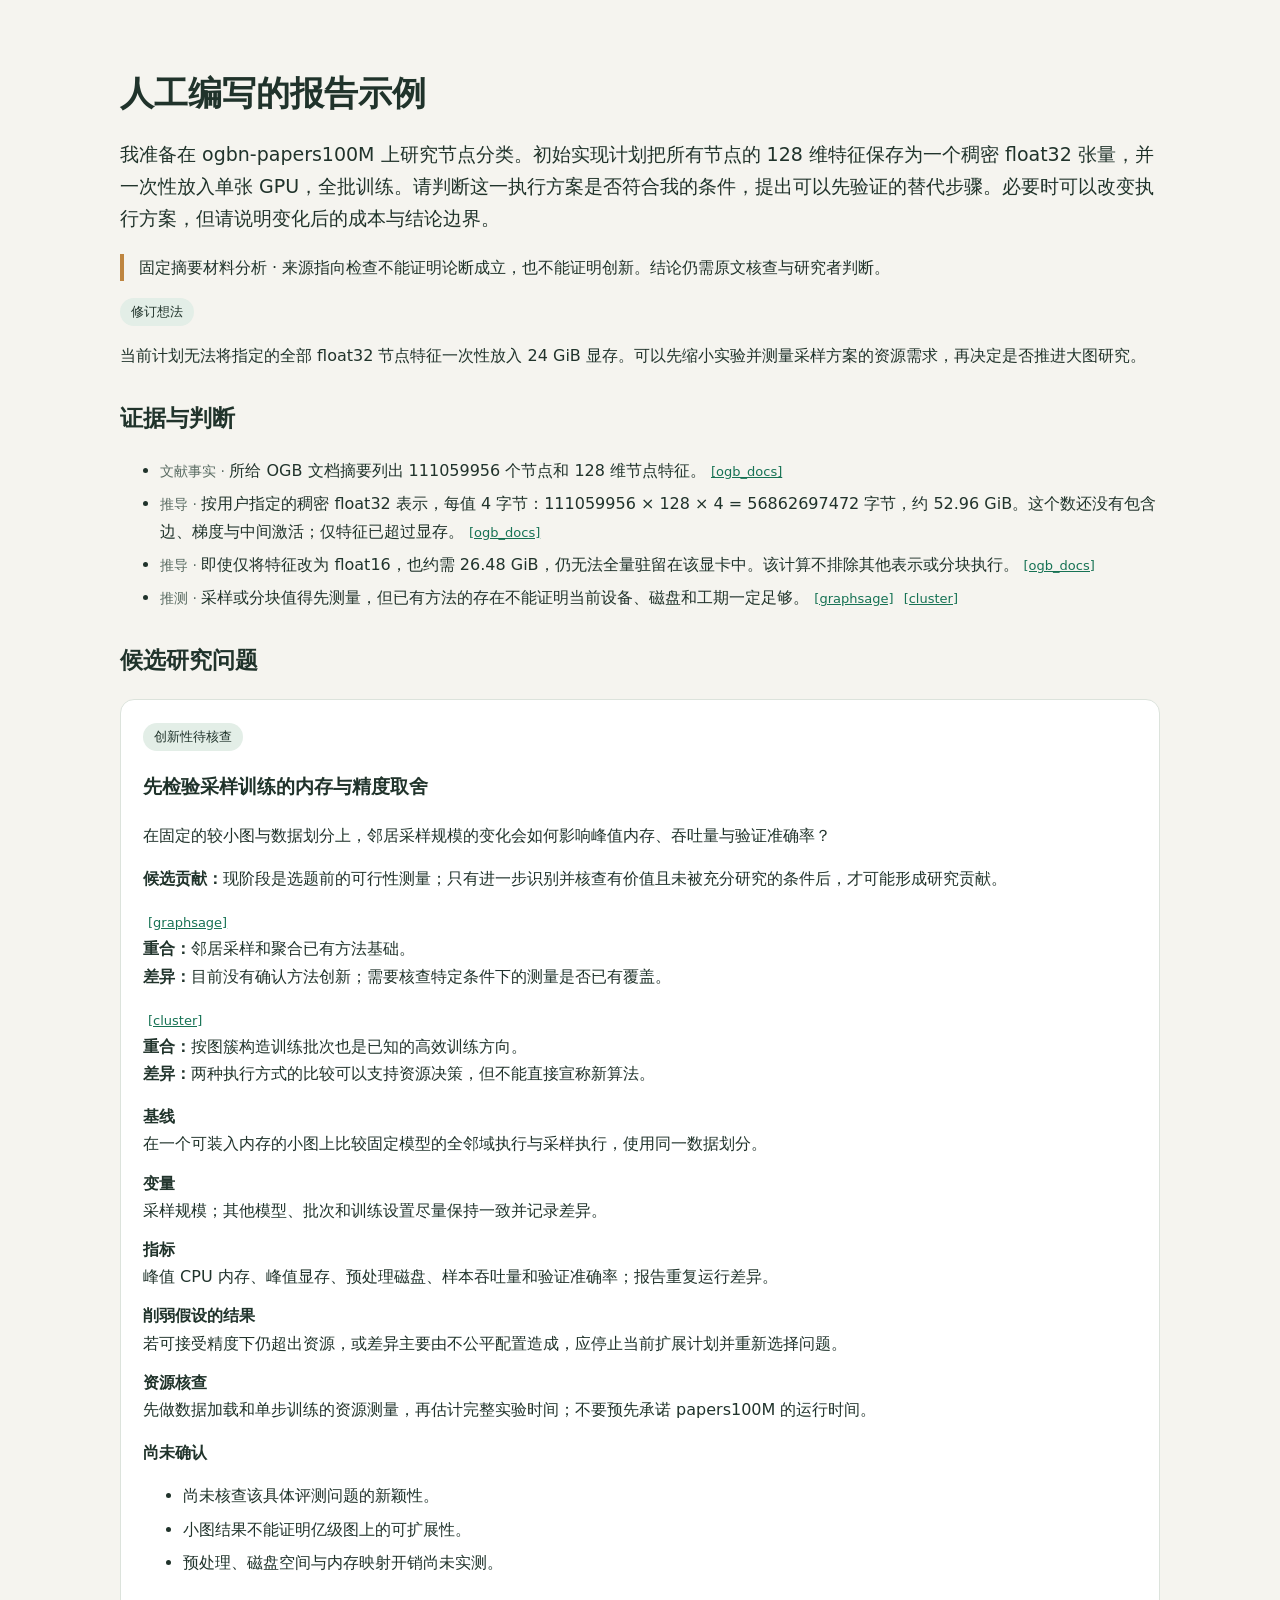
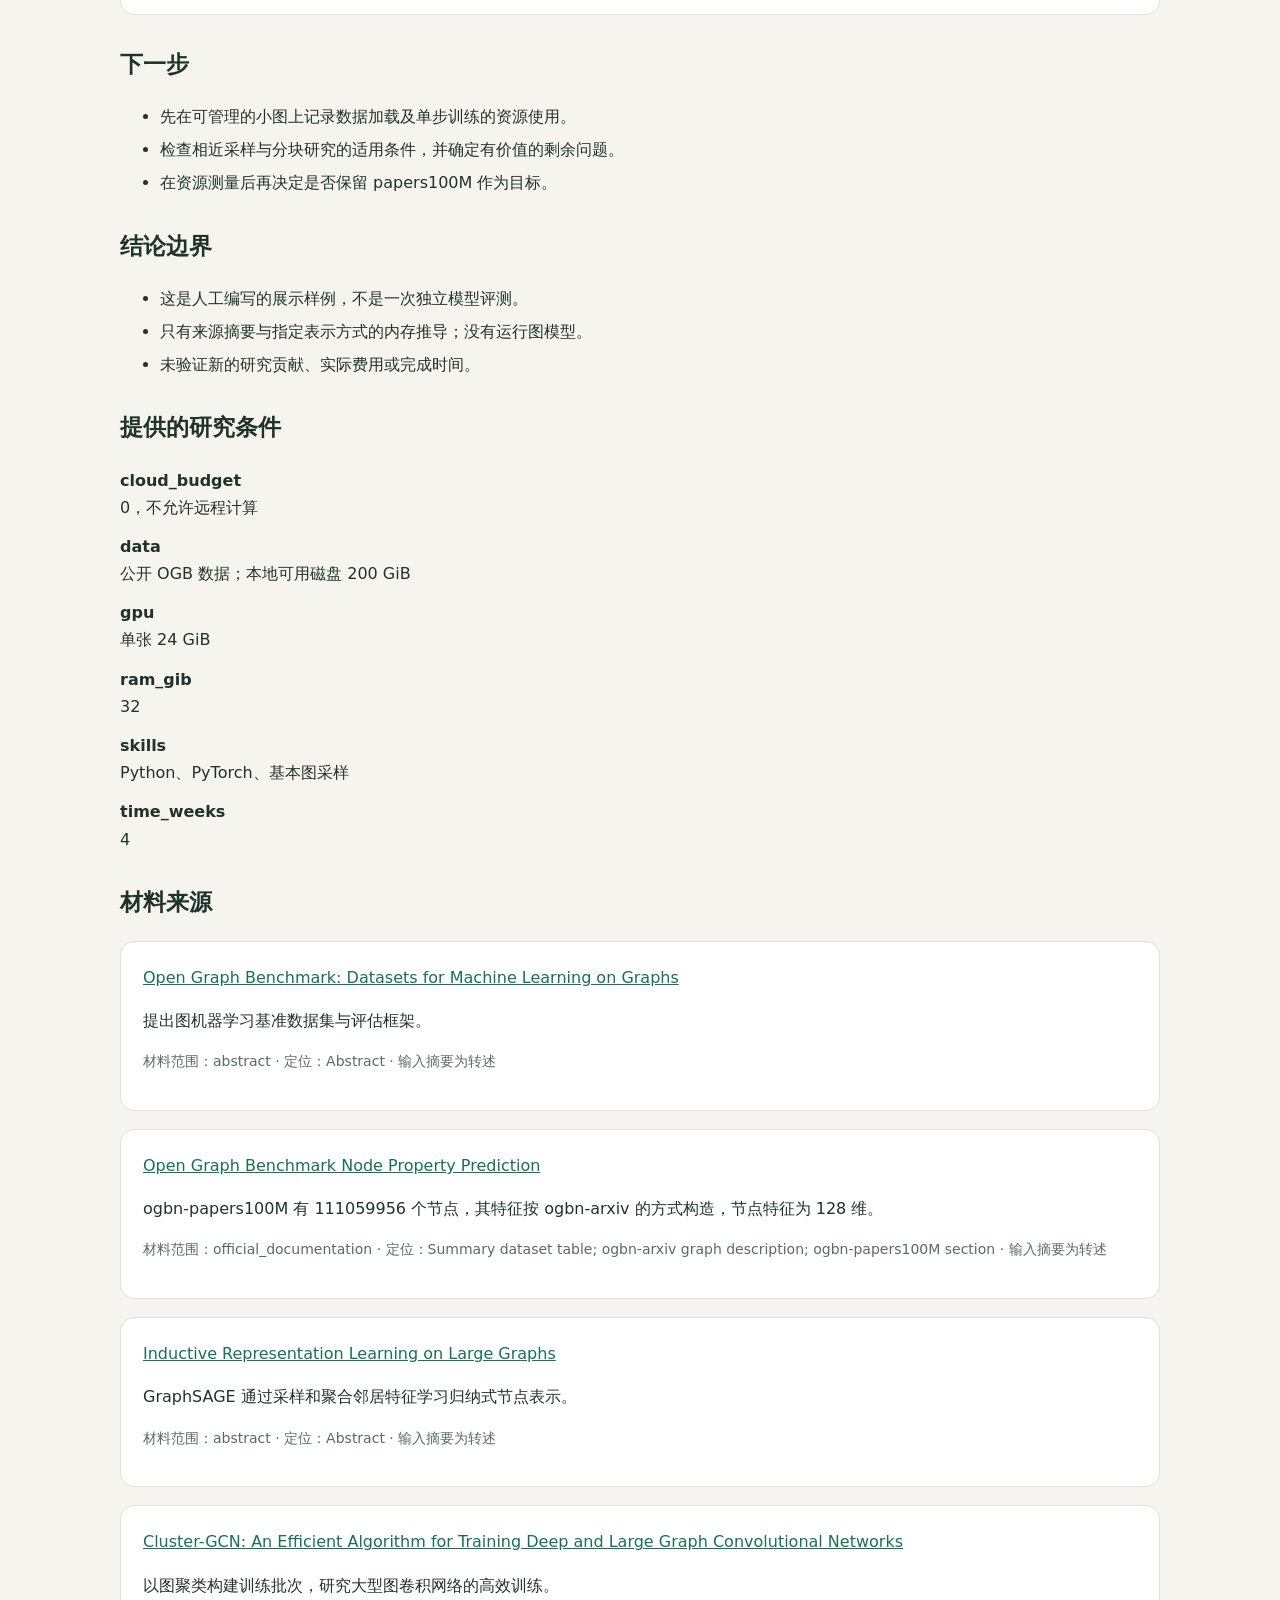
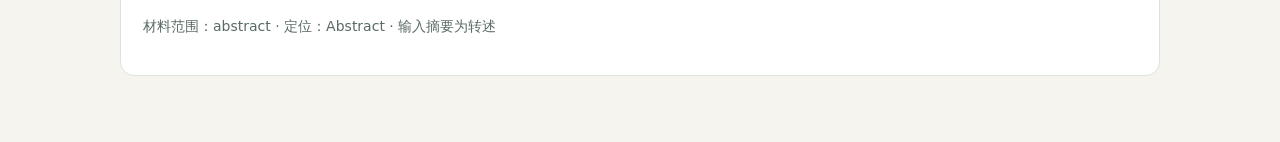
==== examples/demo.html @ 3cc42810 "Publish Research Workbench 0.1.0 alpha Add the local research workspace, PDF evidence tracing, offli" ====
<!doctype html><html lang='zh-CN'><meta charset='utf-8'><meta name='viewport' content='width=device-width,initial-scale=1'><meta http-equiv='Content-Security-Policy' content="default-src 'none'; style-src 'unsafe-inline'; base-uri 'none'"><title>人工编写的报告示例</title><style>
body{margin:0;background:#f5f4ef;color:#20332b;font:16px/1.7 system-ui,sans-serif}
main{max-width:1040px;margin:auto;padding:48px 24px}h1{font-size:34px;line-height:1.3}
h2{font-size:23px;margin-top:30px}h3{font-size:19px}a{color:#167254;overflow-wrap:anywhere}
.card{background:white;border:1px solid #dce3dc;border-radius:14px;padding:22px;margin:18px 0}
.badge{display:inline-block;background:#e3eee7;padding:3px 11px;border-radius:20px;font-size:13px}
.muted{color:#596b62;font-size:14px}.notice{border-left:4px solid #be8540;padding-left:15px}
dt{font-weight:650;margin-top:12px}dd{margin-left:0;white-space:pre-wrap}li{margin:6px 0}
.question{font-size:19px}.ref{font-size:13px;margin-left:5px}pre{white-space:pre-wrap;overflow-wrap:anywhere}
@media print{body{background:white}main{padding:0}.card{break-inside:avoid}a{color:inherit}}
</style><main><h1>人工编写的报告示例</h1><p class='question'>我准备在 ogbn-papers100M 上研究节点分类。初始实现计划把所有节点的 128 维特征保存为一个稠密 float32 张量，并一次性放入单张 GPU，全批训练。请判断这一执行方案是否符合我的条件，提出可以先验证的替代步骤。必要时可以改变执行方案，但请说明变化后的成本与结论边界。</p><p class='notice'>固定摘要材料分析 · 来源指向检查不能证明论断成立，也不能证明创新。结论仍需原文核查与研究者判断。</p><span class='badge'>修订想法</span><p>当前计划无法将指定的全部 float32 节点特征一次性放入 24 GiB 显存。可以先缩小实验并测量采样方案的资源需求，再决定是否推进大图研究。</p><h2>证据与判断</h2><ul><li><span class='muted'>文献事实 · </span>所给 OGB 文档摘要列出 111059956 个节点和 128 维节点特征。<a class='ref' href='#source-226182-2'>[ogb_docs]</a></li><li><span class='muted'>推导 · </span>按用户指定的稠密 float32 表示，每值 4 字节：111059956 × 128 × 4 = 56862697472 字节，约 52.96 GiB。这个数还没有包含边、梯度与中间激活；仅特征已超过显存。<a class='ref' href='#source-226182-2'>[ogb_docs]</a></li><li><span class='muted'>推导 · </span>即使仅将特征改为 float16，也约需 26.48 GiB，仍无法全量驻留在该显卡中。该计算不排除其他表示或分块执行。<a class='ref' href='#source-226182-2'>[ogb_docs]</a></li><li><span class='muted'>推测 · </span>采样或分块值得先测量，但已有方法的存在不能证明当前设备、磁盘和工期一定足够。<a class='ref' href='#source-226182-3'>[graphsage]</a> <a class='ref' href='#source-226182-4'>[cluster]</a></li></ul><h2>候选研究问题</h2><article class='card'><span class='badge'>创新性待核查</span><h3>先检验采样训练的内存与精度取舍</h3><p>在固定的较小图与数据划分上，邻居采样规模的变化会如何影响峰值内存、吞吐量与验证准确率？</p><p><strong>候选贡献：</strong>现阶段是选题前的可行性测量；只有进一步识别并核查有价值且未被充分研究的条件后，才可能形成研究贡献。</p><p><a class='ref' href='#source-226182-3'>[graphsage]</a><br><strong>重合：</strong>邻居采样和聚合已有方法基础。<br><strong>差异：</strong>目前没有确认方法创新；需要核查特定条件下的测量是否已有覆盖。</p><p><a class='ref' href='#source-226182-4'>[cluster]</a><br><strong>重合：</strong>按图簇构造训练批次也是已知的高效训练方向。<br><strong>差异：</strong>两种执行方式的比较可以支持资源决策，但不能直接宣称新算法。</p><dl><dt>基线</dt><dd>在一个可装入内存的小图上比较固定模型的全邻域执行与采样执行，使用同一数据划分。</dd><dt>变量</dt><dd>采样规模；其他模型、批次和训练设置尽量保持一致并记录差异。</dd><dt>指标</dt><dd>峰值 CPU 内存、峰值显存、预处理磁盘、样本吞吐量和验证准确率；报告重复运行差异。</dd><dt>削弱假设的结果</dt><dd>若可接受精度下仍超出资源，或差异主要由不公平配置造成，应停止当前扩展计划并重新选择问题。</dd><dt>资源核查</dt><dd>先做数据加载和单步训练的资源测量，再估计完整实验时间；不要预先承诺 papers100M 的运行时间。</dd></dl><strong>尚未确认</strong><ul><li>尚未核查该具体评测问题的新颖性。</li><li>小图结果不能证明亿级图上的可扩展性。</li><li>预处理、磁盘空间与内存映射开销尚未实测。</li></ul></article><h2>下一步</h2><ul><li>先在可管理的小图上记录数据加载及单步训练的资源使用。</li><li>检查相近采样与分块研究的适用条件，并确定有价值的剩余问题。</li><li>在资源测量后再决定是否保留 papers100M 作为目标。</li></ul><h2>结论边界</h2><ul><li>这是人工编写的展示样例，不是一次独立模型评测。</li><li>只有来源摘要与指定表示方式的内存推导；没有运行图模型。</li><li>未验证新的研究贡献、实际费用或完成时间。</li></ul><h2>提供的研究条件</h2><dl><dt>cloud_budget</dt><dd>0，不允许远程计算</dd><dt>data</dt><dd>公开 OGB 数据；本地可用磁盘 200 GiB</dd><dt>gpu</dt><dd>单张 24 GiB</dd><dt>ram_gib</dt><dd>32</dd><dt>skills</dt><dd>Python、PyTorch、基本图采样</dd><dt>time_weeks</dt><dd>4</dd></dl><h2>材料来源</h2><div class='card' id='source-226182-1'><a rel='noreferrer noopener' href='https://arxiv.org/abs/2005.00687'>Open Graph Benchmark: Datasets for Machine Learning on Graphs</a><p>提出图机器学习基准数据集与评估框架。</p><p class='muted'>材料范围：abstract · 定位：Abstract · 输入摘要为转述</p></div><div class='card' id='source-226182-2'><a rel='noreferrer noopener' href='https://ogb.stanford.edu/docs/nodeprop/'>Open Graph Benchmark Node Property Prediction</a><p>ogbn-papers100M 有 111059956 个节点，其特征按 ogbn-arxiv 的方式构造，节点特征为 128 维。</p><p class='muted'>材料范围：official_documentation · 定位：Summary dataset table; ogbn-arxiv graph description; ogbn-papers100M section · 输入摘要为转述</p></div><div class='card' id='source-226182-3'><a rel='noreferrer noopener' href='https://arxiv.org/abs/1706.02216'>Inductive Representation Learning on Large Graphs</a><p>GraphSAGE 通过采样和聚合邻居特征学习归纳式节点表示。</p><p class='muted'>材料范围：abstract · 定位：Abstract · 输入摘要为转述</p></div><div class='card' id='source-226182-4'><a rel='noreferrer noopener' href='https://arxiv.org/abs/1905.07953'>Cluster-GCN: An Efficient Algorithm for Training Deep and Large Graph Convolutional Networks</a><p>以图聚类构建训练批次，研究大型图卷积网络的高效训练。</p><p class='muted'>材料范围：abstract · 定位：Abstract · 输入摘要为转述</p></div></main></html>
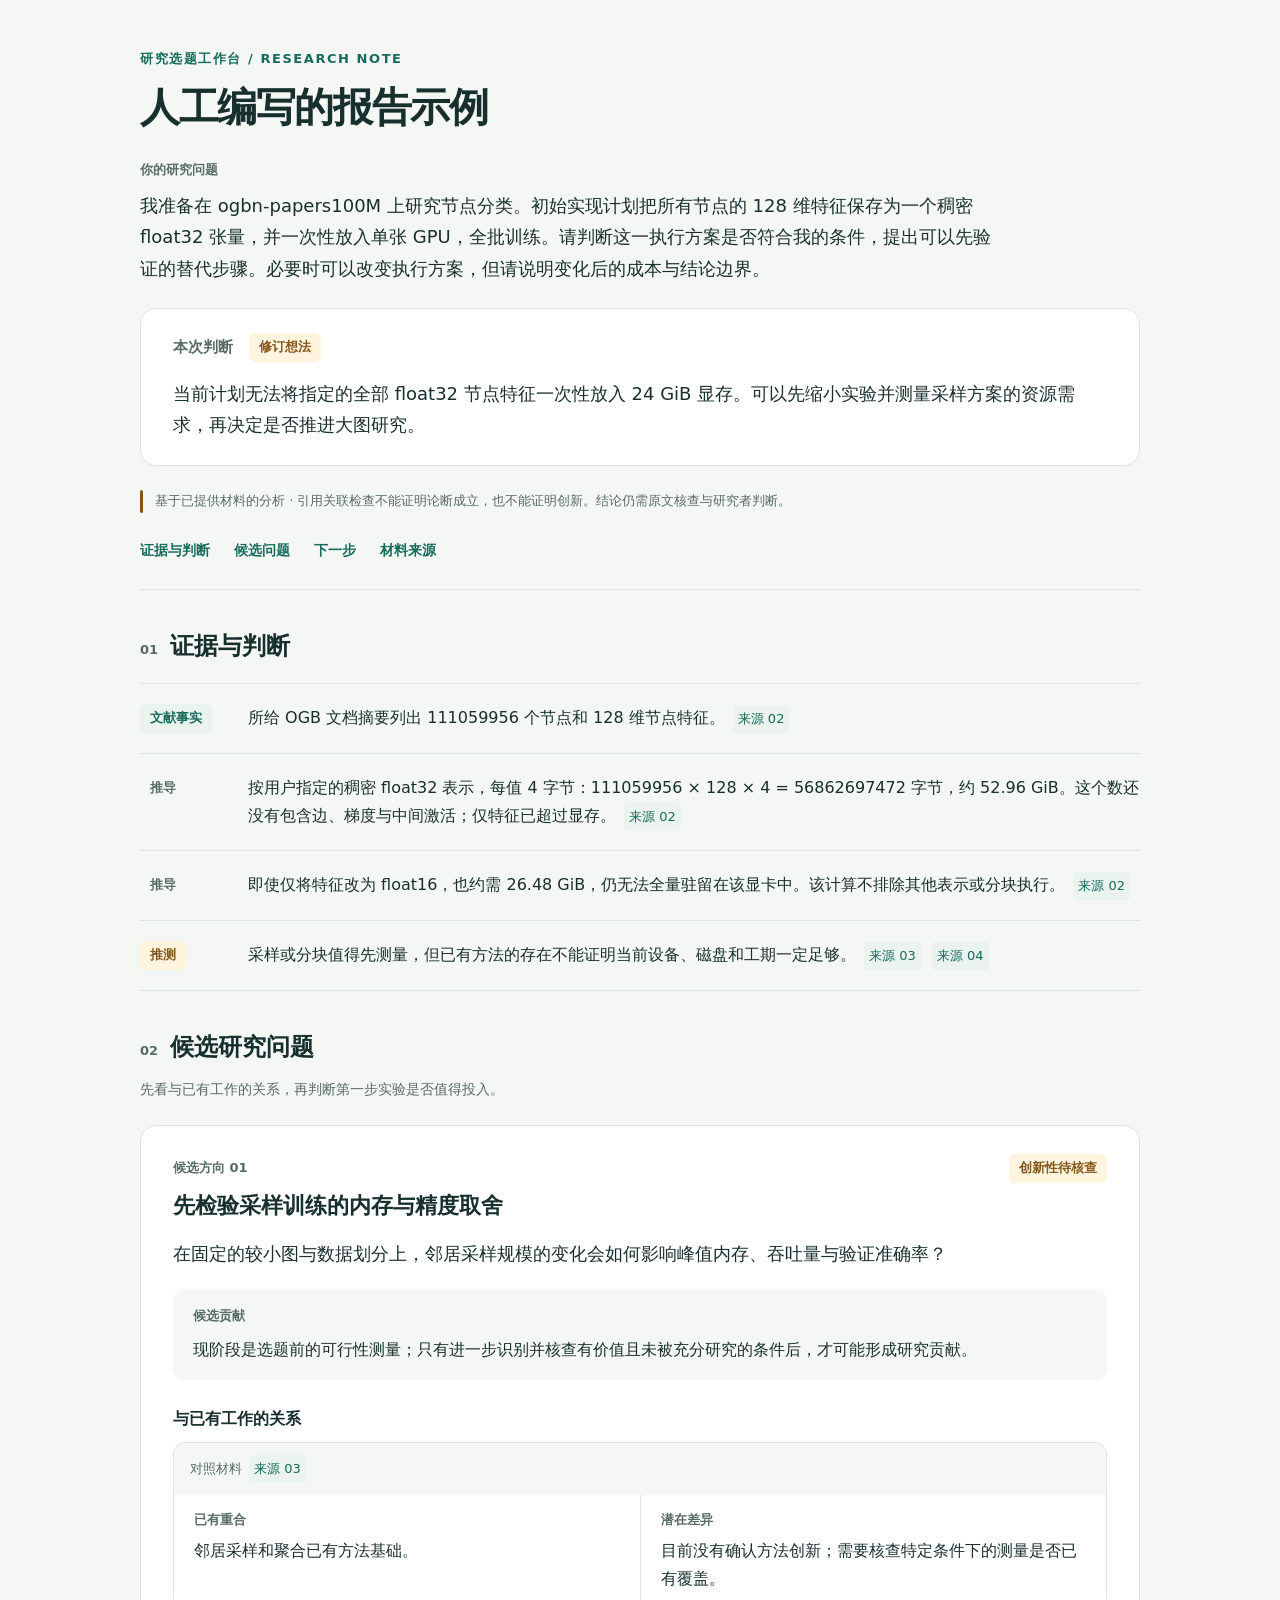
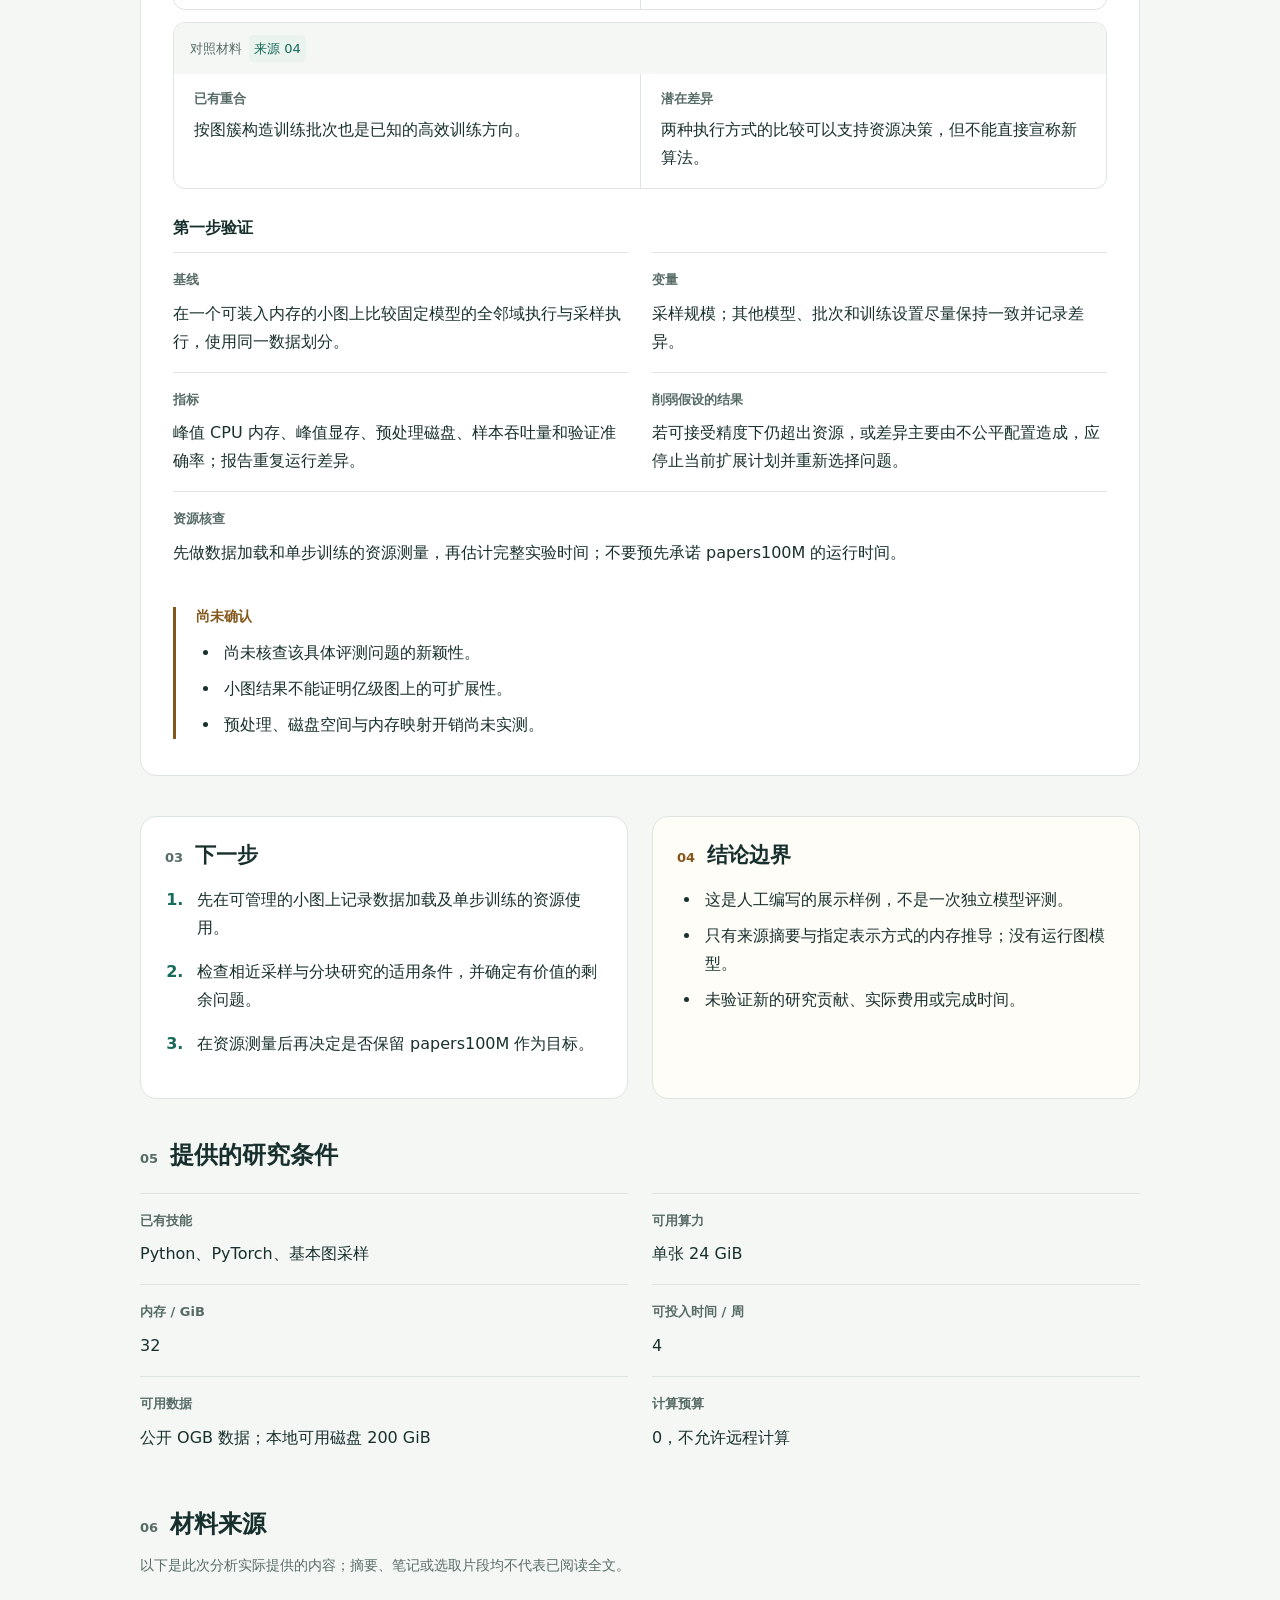
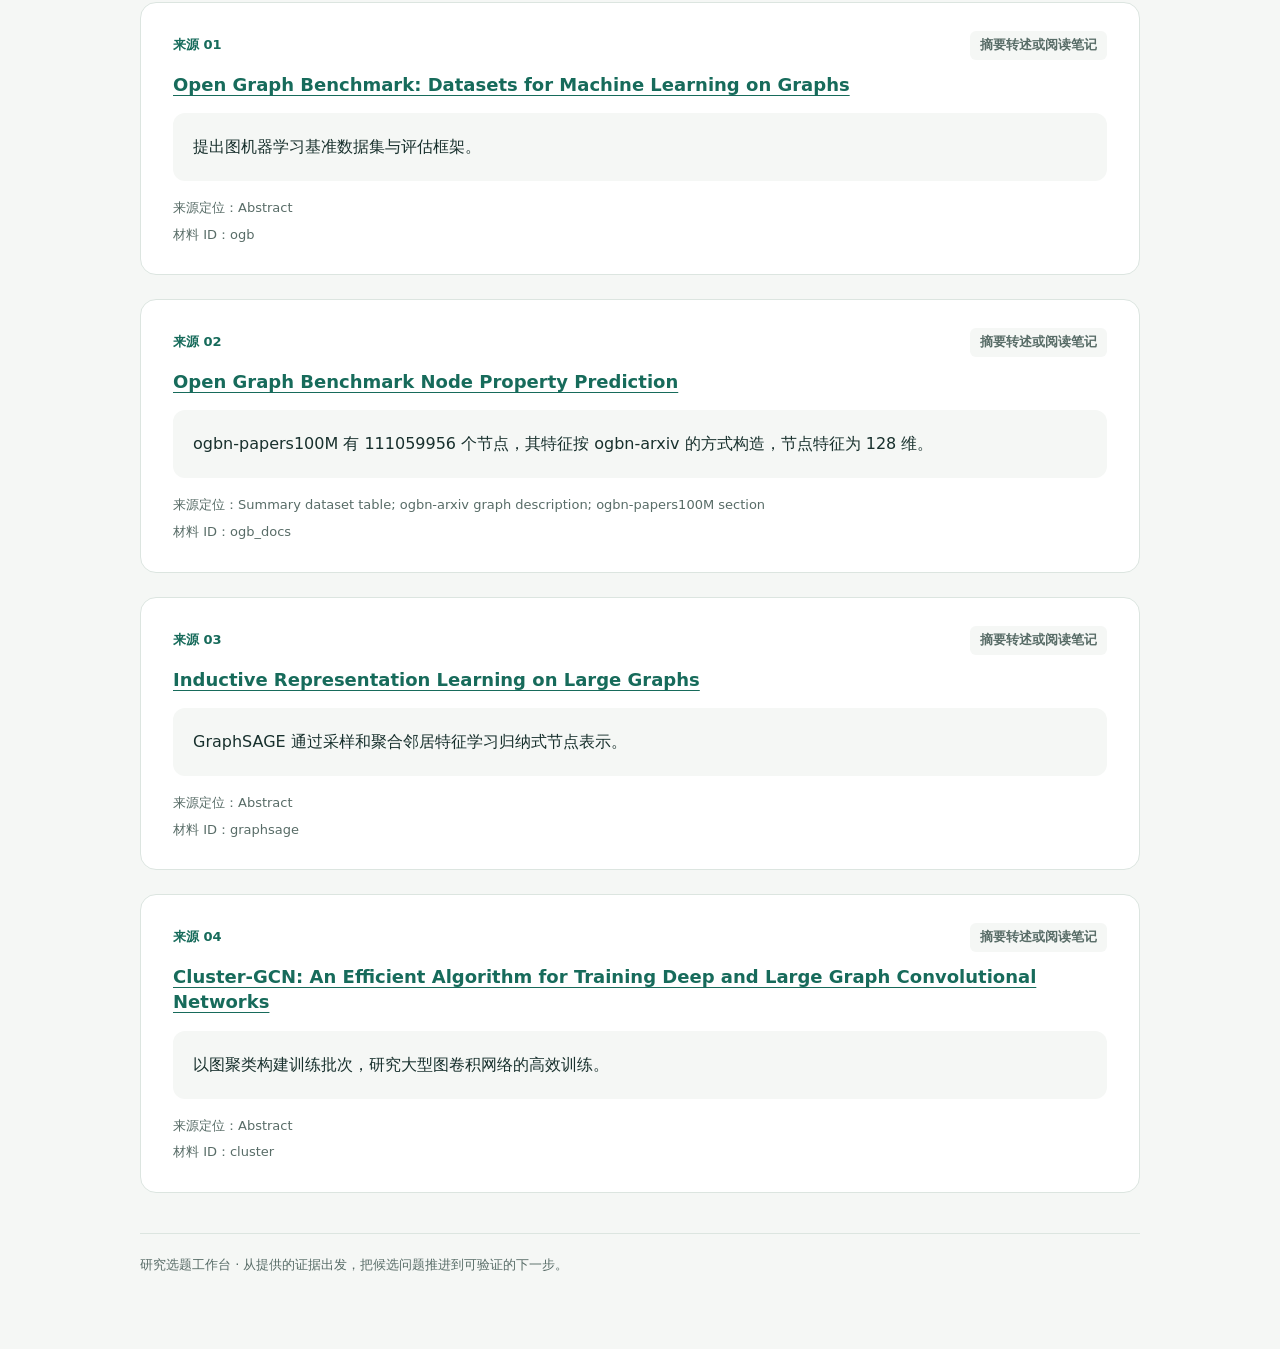
==== commit 512ca45e: "Refine research workspace and evidence-linked report design" ====
--- a/examples/demo.html
+++ b/examples/demo.html
@@ -1,11 +1,63 @@
-<!doctype html><html lang='zh-CN'><meta charset='utf-8'><meta name='viewport' content='width=device-width,initial-scale=1'><meta http-equiv='Content-Security-Policy' content="default-src 'none'; style-src 'unsafe-inline'; base-uri 'none'"><title>人工编写的报告示例</title><style>
-body{margin:0;background:#f5f4ef;color:#20332b;font:16px/1.7 system-ui,sans-serif}
-main{max-width:1040px;margin:auto;padding:48px 24px}h1{font-size:34px;line-height:1.3}
-h2{font-size:23px;margin-top:30px}h3{font-size:19px}a{color:#167254;overflow-wrap:anywhere}
-.card{background:white;border:1px solid #dce3dc;border-radius:14px;padding:22px;margin:18px 0}
-.badge{display:inline-block;background:#e3eee7;padding:3px 11px;border-radius:20px;font-size:13px}
-.muted{color:#596b62;font-size:14px}.notice{border-left:4px solid #be8540;padding-left:15px}
-dt{font-weight:650;margin-top:12px}dd{margin-left:0;white-space:pre-wrap}li{margin:6px 0}
-.question{font-size:19px}.ref{font-size:13px;margin-left:5px}pre{white-space:pre-wrap;overflow-wrap:anywhere}
-@media print{body{background:white}main{padding:0}.card{break-inside:avoid}a{color:inherit}}
-</style><main><h1>人工编写的报告示例</h1><p class='question'>我准备在 ogbn-papers100M 上研究节点分类。初始实现计划把所有节点的 128 维特征保存为一个稠密 float32 张量，并一次性放入单张 GPU，全批训练。请判断这一执行方案是否符合我的条件，提出可以先验证的替代步骤。必要时可以改变执行方案，但请说明变化后的成本与结论边界。</p><p class='notice'>固定摘要材料分析 · 来源指向检查不能证明论断成立，也不能证明创新。结论仍需原文核查与研究者判断。</p><span class='badge'>修订想法</span><p>当前计划无法将指定的全部 float32 节点特征一次性放入 24 GiB 显存。可以先缩小实验并测量采样方案的资源需求，再决定是否推进大图研究。</p><h2>证据与判断</h2><ul><li><span class='muted'>文献事实 · </span>所给 OGB 文档摘要列出 111059956 个节点和 128 维节点特征。<a class='ref' href='#source-226182-2'>[ogb_docs]</a></li><li><span class='muted'>推导 · </span>按用户指定的稠密 float32 表示，每值 4 字节：111059956 × 128 × 4 = 56862697472 字节，约 52.96 GiB。这个数还没有包含边、梯度与中间激活；仅特征已超过显存。<a class='ref' href='#source-226182-2'>[ogb_docs]</a></li><li><span class='muted'>推导 · </span>即使仅将特征改为 float16，也约需 26.48 GiB，仍无法全量驻留在该显卡中。该计算不排除其他表示或分块执行。<a class='ref' href='#source-226182-2'>[ogb_docs]</a></li><li><span class='muted'>推测 · </span>采样或分块值得先测量，但已有方法的存在不能证明当前设备、磁盘和工期一定足够。<a class='ref' href='#source-226182-3'>[graphsage]</a> <a class='ref' href='#source-226182-4'>[cluster]</a></li></ul><h2>候选研究问题</h2><article class='card'><span class='badge'>创新性待核查</span><h3>先检验采样训练的内存与精度取舍</h3><p>在固定的较小图与数据划分上，邻居采样规模的变化会如何影响峰值内存、吞吐量与验证准确率？</p><p><strong>候选贡献：</strong>现阶段是选题前的可行性测量；只有进一步识别并核查有价值且未被充分研究的条件后，才可能形成研究贡献。</p><p><a class='ref' href='#source-226182-3'>[graphsage]</a><br><strong>重合：</strong>邻居采样和聚合已有方法基础。<br><strong>差异：</strong>目前没有确认方法创新；需要核查特定条件下的测量是否已有覆盖。</p><p><a class='ref' href='#source-226182-4'>[cluster]</a><br><strong>重合：</strong>按图簇构造训练批次也是已知的高效训练方向。<br><strong>差异：</strong>两种执行方式的比较可以支持资源决策，但不能直接宣称新算法。</p><dl><dt>基线</dt><dd>在一个可装入内存的小图上比较固定模型的全邻域执行与采样执行，使用同一数据划分。</dd><dt>变量</dt><dd>采样规模；其他模型、批次和训练设置尽量保持一致并记录差异。</dd><dt>指标</dt><dd>峰值 CPU 内存、峰值显存、预处理磁盘、样本吞吐量和验证准确率；报告重复运行差异。</dd><dt>削弱假设的结果</dt><dd>若可接受精度下仍超出资源，或差异主要由不公平配置造成，应停止当前扩展计划并重新选择问题。</dd><dt>资源核查</dt><dd>先做数据加载和单步训练的资源测量，再估计完整实验时间；不要预先承诺 papers100M 的运行时间。</dd></dl><strong>尚未确认</strong><ul><li>尚未核查该具体评测问题的新颖性。</li><li>小图结果不能证明亿级图上的可扩展性。</li><li>预处理、磁盘空间与内存映射开销尚未实测。</li></ul></article><h2>下一步</h2><ul><li>先在可管理的小图上记录数据加载及单步训练的资源使用。</li><li>检查相近采样与分块研究的适用条件，并确定有价值的剩余问题。</li><li>在资源测量后再决定是否保留 papers100M 作为目标。</li></ul><h2>结论边界</h2><ul><li>这是人工编写的展示样例，不是一次独立模型评测。</li><li>只有来源摘要与指定表示方式的内存推导；没有运行图模型。</li><li>未验证新的研究贡献、实际费用或完成时间。</li></ul><h2>提供的研究条件</h2><dl><dt>cloud_budget</dt><dd>0，不允许远程计算</dd><dt>data</dt><dd>公开 OGB 数据；本地可用磁盘 200 GiB</dd><dt>gpu</dt><dd>单张 24 GiB</dd><dt>ram_gib</dt><dd>32</dd><dt>skills</dt><dd>Python、PyTorch、基本图采样</dd><dt>time_weeks</dt><dd>4</dd></dl><h2>材料来源</h2><div class='card' id='source-226182-1'><a rel='noreferrer noopener' href='https://arxiv.org/abs/2005.00687'>Open Graph Benchmark: Datasets for Machine Learning on Graphs</a><p>提出图机器学习基准数据集与评估框架。</p><p class='muted'>材料范围：abstract · 定位：Abstract · 输入摘要为转述</p></div><div class='card' id='source-226182-2'><a rel='noreferrer noopener' href='https://ogb.stanford.edu/docs/nodeprop/'>Open Graph Benchmark Node Property Prediction</a><p>ogbn-papers100M 有 111059956 个节点，其特征按 ogbn-arxiv 的方式构造，节点特征为 128 维。</p><p class='muted'>材料范围：official_documentation · 定位：Summary dataset table; ogbn-arxiv graph description; ogbn-papers100M section · 输入摘要为转述</p></div><div class='card' id='source-226182-3'><a rel='noreferrer noopener' href='https://arxiv.org/abs/1706.02216'>Inductive Representation Learning on Large Graphs</a><p>GraphSAGE 通过采样和聚合邻居特征学习归纳式节点表示。</p><p class='muted'>材料范围：abstract · 定位：Abstract · 输入摘要为转述</p></div><div class='card' id='source-226182-4'><a rel='noreferrer noopener' href='https://arxiv.org/abs/1905.07953'>Cluster-GCN: An Efficient Algorithm for Training Deep and Large Graph Convolutional Networks</a><p>以图聚类构建训练批次，研究大型图卷积网络的高效训练。</p><p class='muted'>材料范围：abstract · 定位：Abstract · 输入摘要为转述</p></div></main></html>+<!doctype html><html lang='zh-CN'><head><meta charset='utf-8'><meta name='viewport' content='width=device-width,initial-scale=1'><meta http-equiv='Content-Security-Policy' content="default-src 'none'; style-src 'unsafe-inline'; base-uri 'none'"><title>人工编写的报告示例</title><style>
+:root{--ink:#18302d;--muted:#586c67;--brand:#176b5b;--line:#dce5e0;--paper:#fff;
+--bg:#f5f7f5;--tint:#eaf3ee;--amber:#85571b;--amber-tint:#fff5df}
+*{box-sizing:border-box}html{scroll-padding-top:24px}
+body{margin:0;background:var(--bg);color:var(--ink);font:16px/1.75 "Segoe UI","Microsoft YaHei","PingFang SC",system-ui,sans-serif}
+main{max-width:1080px;margin:auto;padding:48px 40px 72px}p{margin:0 0 16px}
+h1,h2,h3,h4{line-height:1.4;overflow-wrap:anywhere}h1{font-size:clamp(28px,4vw,40px);font-weight:650;letter-spacing:-.035em;margin:8px 0 24px}
+h2{font-size:24px;font-weight:650;margin:0}h3{font-size:22px;font-weight:650;margin:8px 0 16px}h4{font-size:16px;margin:0 0 12px}
+a{color:var(--brand);text-underline-offset:4px;overflow-wrap:anywhere}a:hover{text-decoration-thickness:2px}
+a:focus-visible{outline:3px solid var(--brand);outline-offset:4px;border-radius:4px}
+.eyebrow{color:var(--brand);font-size:13px;font-weight:650;letter-spacing:.12em;margin:0}
+.report-header{margin-bottom:24px}.question-label{display:block;color:var(--muted);font-size:13px;font-weight:600;margin-bottom:8px}
+.question{font-size:18px;max-width:48em;margin:0;white-space:pre-wrap;overflow-wrap:anywhere}
+.summary-card{background:var(--paper);border:1px solid var(--line);border-radius:16px;padding:24px 32px;margin:24px 0}
+.summary-top{display:flex;align-items:center;gap:16px;flex-wrap:wrap;margin-bottom:16px}.summary-top h2{font-size:15px;color:var(--muted)}
+.summary-copy{font-size:18px;font-weight:500;line-height:1.75;white-space:pre-wrap;margin:0;overflow-wrap:anywhere}
+.badge{display:inline-flex;align-items:center;border-radius:6px;padding:4px 10px;background:var(--tint);color:var(--brand);font-size:13px;font-weight:650;line-height:1.6;max-width:100%}
+.badge-warning{background:var(--amber-tint);color:var(--amber)}.badge-neutral{background:var(--bg);color:var(--muted)}
+.notice{display:flex;gap:12px;font-size:13px;color:var(--muted);margin:0;line-height:1.75}
+.notice:before{content:"";display:block;flex:0 0 3px;background:var(--amber);border-radius:3px}
+.report-nav{display:flex;flex-wrap:wrap;gap:8px 24px;border-bottom:1px solid var(--line);padding:16px 0;margin-bottom:40px}
+.report-nav a{display:inline-flex;align-items:center;min-height:44px;font-size:14px;font-weight:600;text-decoration:none}
+.report-nav a:hover{text-decoration:underline}.report-section{margin-top:40px;scroll-margin-top:24px}
+.section-heading{display:flex;align-items:baseline;gap:12px;margin-bottom:20px}.section-number{font-size:13px;color:var(--muted);font-weight:600;font-variant-numeric:tabular-nums}
+.section-intro{color:var(--muted);font-size:14px;margin:-8px 0 24px}.findings{list-style:none;padding:0;margin:0;border-top:1px solid var(--line)}
+.finding{display:grid;grid-template-columns:92px minmax(0,1fr);gap:16px;padding:20px 0;border-bottom:1px solid var(--line);margin:0}
+.finding .badge{align-self:start;justify-self:start;white-space:nowrap}.finding p{margin:0;white-space:pre-wrap;overflow-wrap:anywhere}
+.ref{display:inline-block;font-size:13px;line-height:1.8;margin:0 3px;padding:2px 5px;border-radius:4px;background:var(--tint);text-decoration:none;white-space:normal}
+.ref:hover{background:#d9e9e1}.card{background:var(--paper);border:1px solid var(--line);border-radius:16px;padding:28px 32px;margin:24px 0}
+.candidate-top{display:flex;align-items:center;justify-content:space-between;flex-wrap:wrap;gap:12px}.candidate-index{font-size:13px;font-weight:600;color:var(--muted)}
+.candidate-question{font-size:18px;white-space:pre-wrap;overflow-wrap:anywhere}.contribution{background:var(--bg);border-radius:12px;padding:16px 20px;margin:20px 0 28px}
+.contribution strong{display:block;font-size:13px;color:var(--muted);margin-bottom:8px}.contribution p{margin:0;white-space:pre-wrap;overflow-wrap:anywhere}
+.comparison{border:1px solid var(--line);border-radius:12px;overflow:hidden;margin:12px 0}.comparison-source{padding:12px 16px;background:var(--bg);margin:0;font-size:13px;color:var(--muted)}
+.comparison-grid{display:grid;grid-template-columns:1fr 1fr}.comparison-grid>div{padding:16px 20px;min-width:0}.comparison-grid>div+div{border-left:1px solid var(--line)}
+.comparison-grid h4{font-size:13px;color:var(--muted);margin-bottom:8px}.comparison-grid p{margin:0;white-space:pre-wrap;overflow-wrap:anywhere}
+.candidate-section{margin-top:28px}.experiment-grid,.resource-grid{display:grid;grid-template-columns:1fr 1fr;gap:0 24px;margin:0}
+.experiment-grid>div,.resource-grid>div{min-width:0;border-top:1px solid var(--line);padding:16px 0}.experiment-grid>div:last-child{grid-column:1/-1}
+dt{font-size:13px;color:var(--muted);font-weight:600;margin:0 0 8px}dd{margin:0;white-space:pre-wrap;overflow-wrap:anywhere}
+.uncertainties{border-left:3px solid var(--amber);padding-left:20px;margin-top:24px}.uncertainties h4{color:var(--amber);font-size:14px}
+ul,ol{padding-left:24px;margin:8px 0 0}li{padding-left:4px;margin:8px 0;overflow-wrap:anywhere}
+.followup-grid{display:grid;grid-template-columns:1fr 1fr;gap:24px;margin-top:40px}.followup-grid .report-section{margin:0;min-width:0}
+.followup-grid .card{height:100%;margin:0;padding:24px}.followup-grid h2{font-size:21px}.followup-grid .section-heading{margin-bottom:16px}
+.next-steps{padding-left:24px}.next-steps li{padding-left:8px;margin-bottom:16px}.next-steps li::marker{color:var(--brand);font-weight:650}
+.boundary-card{background:#fffdf8}.boundary-card .section-number{color:var(--amber)}
+.source-card{scroll-margin-top:24px}.source-card:target{border-color:var(--brand);outline:3px solid #b9d9c9;outline-offset:3px}
+.source-top{display:flex;align-items:center;justify-content:space-between;flex-wrap:wrap;gap:8px;margin-bottom:12px}
+.source-number{font-size:13px;font-weight:650;color:var(--brand)}.source-title{font-size:18px;margin:0 0 16px}
+.source-text{font:inherit;white-space:pre-wrap;overflow-wrap:anywhere;margin:0;padding:20px;background:var(--bg);border-radius:12px;line-height:1.75}
+.source-meta{font-size:13px;color:var(--muted);margin:16px 0 0;overflow-wrap:anywhere}.source-meta span{display:block;margin-top:4px}
+.source-meta code{font-family:ui-monospace,Consolas,monospace;font-size:13px;overflow-wrap:anywhere}
+.download-evidence{display:inline-flex;align-items:center;min-height:44px;margin-top:12px;font-size:14px;font-weight:600}
+.empty-state{padding:24px;border:1px dashed var(--line);border-radius:12px;color:var(--muted);background:var(--paper)}
+.report-footer{margin-top:40px;padding-top:20px;border-top:1px solid var(--line);font-size:13px;color:var(--muted)}
+@media(max-width:680px){main{padding:28px 20px 48px}.summary-card,.card{padding:20px}.summary-copy,.question,.candidate-question{font-size:16px}
+.report-nav{gap:0 20px;margin-bottom:32px}.report-section{margin-top:32px}.section-heading{gap:8px}h2{font-size:22px}h3{font-size:20px}
+.finding{grid-template-columns:1fr;gap:12px}.comparison-grid,.experiment-grid,.resource-grid,.followup-grid{grid-template-columns:1fr}
+.comparison-grid>div+div{border-left:0;border-top:1px solid var(--line)}.comparison-grid>div{padding:16px}.followup-grid{margin-top:32px}
+.source-text{padding:16px}.contribution{padding:16px}}
+@media print{body{background:#fff;color:#000;font-size:11pt}main{max-width:none;padding:0}.report-nav{display:none}h1{font-size:24pt}h2{font-size:17pt}h3{font-size:15pt}
+.report-section{margin-top:24px}.card,.summary-card{padding:16px;border-radius:0;box-shadow:none}.report-header,.summary-card,.comparison,.finding,.experiment-grid>div,.resource-grid>div{break-inside:avoid}
+.card{break-inside:auto}.source-text{padding:12px}.followup-grid{display:block}.followup-grid .report-section{margin-top:24px}
+h1,h2,h3,h4,dt{break-after:avoid}a{color:inherit}.source-card:target{outline:0}.report-footer{margin-top:24px}}
+</style></head><body><main><article class='report'><header class='report-header'><p class='eyebrow'>研究选题工作台 / RESEARCH NOTE</p><h1>人工编写的报告示例</h1><span class='question-label'>你的研究问题</span><p class='question'>我准备在 ogbn-papers100M 上研究节点分类。初始实现计划把所有节点的 128 维特征保存为一个稠密 float32 张量，并一次性放入单张 GPU，全批训练。请判断这一执行方案是否符合我的条件，提出可以先验证的替代步骤。必要时可以改变执行方案，但请说明变化后的成本与结论边界。</p></header><section class='summary-card' aria-label='本次判断'><div class='summary-top'><h2>本次判断</h2><span class='badge badge-warning'>修订想法</span></div><p class='summary-copy'>当前计划无法将指定的全部 float32 节点特征一次性放入 24 GiB 显存。可以先缩小实验并测量采样方案的资源需求，再决定是否推进大图研究。</p></section><p class='notice'>基于已提供材料的分析 · 引用关联检查不能证明论断成立，也不能证明创新。结论仍需原文核查与研究者判断。</p><nav class='report-nav' aria-label='报告章节'><a href='#source-226182-findings'>证据与判断</a><a href='#source-226182-candidates'>候选问题</a><a href='#source-226182-next'>下一步</a><a href='#source-226182-materials'>材料来源</a></nav><section class='report-section' id='source-226182-findings'><div class='section-heading'><span class='section-number' aria-hidden='true'>01</span><h2>证据与判断</h2></div><ul class='findings'><li class='finding'><span class='badge '>文献事实</span><p>所给 OGB 文档摘要列出 111059956 个节点和 128 维节点特征。 <a class='ref' href='#source-226182-2' aria-label='查看来源 2：Open Graph Benchmark Node Property Prediction'>来源 02</a></p></li><li class='finding'><span class='badge badge-neutral'>推导</span><p>按用户指定的稠密 float32 表示，每值 4 字节：111059956 × 128 × 4 = 56862697472 字节，约 52.96 GiB。这个数还没有包含边、梯度与中间激活；仅特征已超过显存。 <a class='ref' href='#source-226182-2' aria-label='查看来源 2：Open Graph Benchmark Node Property Prediction'>来源 02</a></p></li><li class='finding'><span class='badge badge-neutral'>推导</span><p>即使仅将特征改为 float16，也约需 26.48 GiB，仍无法全量驻留在该显卡中。该计算不排除其他表示或分块执行。 <a class='ref' href='#source-226182-2' aria-label='查看来源 2：Open Graph Benchmark Node Property Prediction'>来源 02</a></p></li><li class='finding'><span class='badge badge-warning'>推测</span><p>采样或分块值得先测量，但已有方法的存在不能证明当前设备、磁盘和工期一定足够。 <a class='ref' href='#source-226182-3' aria-label='查看来源 3：Inductive Representation Learning on Large Graphs'>来源 03</a> <a class='ref' href='#source-226182-4' aria-label='查看来源 4：Cluster-GCN: An Efficient Algorithm for Training Deep and Large Graph Convolutional Networks'>来源 04</a></p></li></ul></section><section class='report-section' id='source-226182-candidates'><div class='section-heading'><span class='section-number' aria-hidden='true'>02</span><h2>候选研究问题</h2></div><p class='section-intro'>先看与已有工作的关系，再判断第一步实验是否值得投入。</p><article class='card candidate'><div class='candidate-top'><span class='candidate-index'>候选方向 01</span><span class='badge badge-warning'>创新性待核查</span></div><h3>先检验采样训练的内存与精度取舍</h3><p class='candidate-question'>在固定的较小图与数据划分上，邻居采样规模的变化会如何影响峰值内存、吞吐量与验证准确率？</p><div class='contribution'><strong>候选贡献</strong><p>现阶段是选题前的可行性测量；只有进一步识别并核查有价值且未被充分研究的条件后，才可能形成研究贡献。</p></div><div class='candidate-section'><h4>与已有工作的关系</h4><div class='comparison'><p class='comparison-source'>对照材料 <a class='ref' href='#source-226182-3' aria-label='查看来源 3：Inductive Representation Learning on Large Graphs'>来源 03</a></p><div class='comparison-grid'><div><h4>已有重合</h4><p>邻居采样和聚合已有方法基础。</p></div><div><h4>潜在差异</h4><p>目前没有确认方法创新；需要核查特定条件下的测量是否已有覆盖。</p></div></div></div><div class='comparison'><p class='comparison-source'>对照材料 <a class='ref' href='#source-226182-4' aria-label='查看来源 4：Cluster-GCN: An Efficient Algorithm for Training Deep and Large Graph Convolutional Networks'>来源 04</a></p><div class='comparison-grid'><div><h4>已有重合</h4><p>按图簇构造训练批次也是已知的高效训练方向。</p></div><div><h4>潜在差异</h4><p>两种执行方式的比较可以支持资源决策，但不能直接宣称新算法。</p></div></div></div></div><div class='candidate-section'><h4>第一步验证</h4><dl class='experiment-grid'><div><dt>基线</dt><dd>在一个可装入内存的小图上比较固定模型的全邻域执行与采样执行，使用同一数据划分。</dd></div><div><dt>变量</dt><dd>采样规模；其他模型、批次和训练设置尽量保持一致并记录差异。</dd></div><div><dt>指标</dt><dd>峰值 CPU 内存、峰值显存、预处理磁盘、样本吞吐量和验证准确率；报告重复运行差异。</dd></div><div><dt>削弱假设的结果</dt><dd>若可接受精度下仍超出资源，或差异主要由不公平配置造成，应停止当前扩展计划并重新选择问题。</dd></div><div><dt>资源核查</dt><dd>先做数据加载和单步训练的资源测量，再估计完整实验时间；不要预先承诺 papers100M 的运行时间。</dd></div></dl></div><div class='uncertainties'><h4>尚未确认</h4><ul><li>尚未核查该具体评测问题的新颖性。</li><li>小图结果不能证明亿级图上的可扩展性。</li><li>预处理、磁盘空间与内存映射开销尚未实测。</li></ul></div></article></section><div class='followup-grid'><section class='report-section' id='source-226182-next'><div class='card'><div class='section-heading'><span class='section-number' aria-hidden='true'>03</span><h2>下一步</h2></div><ol class='next-steps'><li>先在可管理的小图上记录数据加载及单步训练的资源使用。</li><li>检查相近采样与分块研究的适用条件，并确定有价值的剩余问题。</li><li>在资源测量后再决定是否保留 papers100M 作为目标。</li></ol></div></section><section class='report-section'><div class='card boundary-card'><div class='section-heading'><span class='section-number' aria-hidden='true'>04</span><h2>结论边界</h2></div><ul><li>这是人工编写的展示样例，不是一次独立模型评测。</li><li>只有来源摘要与指定表示方式的内存推导；没有运行图模型。</li><li>未验证新的研究贡献、实际费用或完成时间。</li></ul></div></section></div><section class='report-section'><div class='section-heading'><span class='section-number' aria-hidden='true'>05</span><h2>提供的研究条件</h2></div><dl class='resource-grid'><div><dt>已有技能</dt><dd>Python、PyTorch、基本图采样</dd></div><div><dt>可用算力</dt><dd>单张 24 GiB</dd></div><div><dt>内存 / GiB</dt><dd>32</dd></div><div><dt>可投入时间 / 周</dt><dd>4</dd></div><div><dt>可用数据</dt><dd>公开 OGB 数据；本地可用磁盘 200 GiB</dd></div><div><dt>计算预算</dt><dd>0，不允许远程计算</dd></div></dl></section><section class='report-section' id='source-226182-materials'><div class='section-heading'><span class='section-number' aria-hidden='true'>06</span><h2>材料来源</h2></div><p class='section-intro'>以下是此次分析实际提供的内容；摘要、笔记或选取片段均不代表已阅读全文。</p><article class='card source-card' id='source-226182-1'><div class='source-top'><span class='source-number'>来源 01</span><span class='badge badge-neutral'>摘要转述或阅读笔记</span></div><h3 class='source-title'><a rel='noreferrer noopener' href='https://arxiv.org/abs/2005.00687'>Open Graph Benchmark: Datasets for Machine Learning on Graphs</a></h3><pre class='source-text'>提出图机器学习基准数据集与评估框架。</pre><p class='source-meta'>来源定位：Abstract<span>材料 ID：ogb</span></p></article><article class='card source-card' id='source-226182-2'><div class='source-top'><span class='source-number'>来源 02</span><span class='badge badge-neutral'>摘要转述或阅读笔记</span></div><h3 class='source-title'><a rel='noreferrer noopener' href='https://ogb.stanford.edu/docs/nodeprop/'>Open Graph Benchmark Node Property Prediction</a></h3><pre class='source-text'>ogbn-papers100M 有 111059956 个节点，其特征按 ogbn-arxiv 的方式构造，节点特征为 128 维。</pre><p class='source-meta'>来源定位：Summary dataset table; ogbn-arxiv graph description; ogbn-papers100M section<span>材料 ID：ogb_docs</span></p></article><article class='card source-card' id='source-226182-3'><div class='source-top'><span class='source-number'>来源 03</span><span class='badge badge-neutral'>摘要转述或阅读笔记</span></div><h3 class='source-title'><a rel='noreferrer noopener' href='https://arxiv.org/abs/1706.02216'>Inductive Representation Learning on Large Graphs</a></h3><pre class='source-text'>GraphSAGE 通过采样和聚合邻居特征学习归纳式节点表示。</pre><p class='source-meta'>来源定位：Abstract<span>材料 ID：graphsage</span></p></article><article class='card source-card' id='source-226182-4'><div class='source-top'><span class='source-number'>来源 04</span><span class='badge badge-neutral'>摘要转述或阅读笔记</span></div><h3 class='source-title'><a rel='noreferrer noopener' href='https://arxiv.org/abs/1905.07953'>Cluster-GCN: An Efficient Algorithm for Training Deep and Large Graph Convolutional Networks</a></h3><pre class='source-text'>以图聚类构建训练批次，研究大型图卷积网络的高效训练。</pre><p class='source-meta'>来源定位：Abstract<span>材料 ID：cluster</span></p></article></section><footer class='report-footer'>研究选题工作台 · 从提供的证据出发，把候选问题推进到可验证的下一步。</footer></article></main></body></html>
